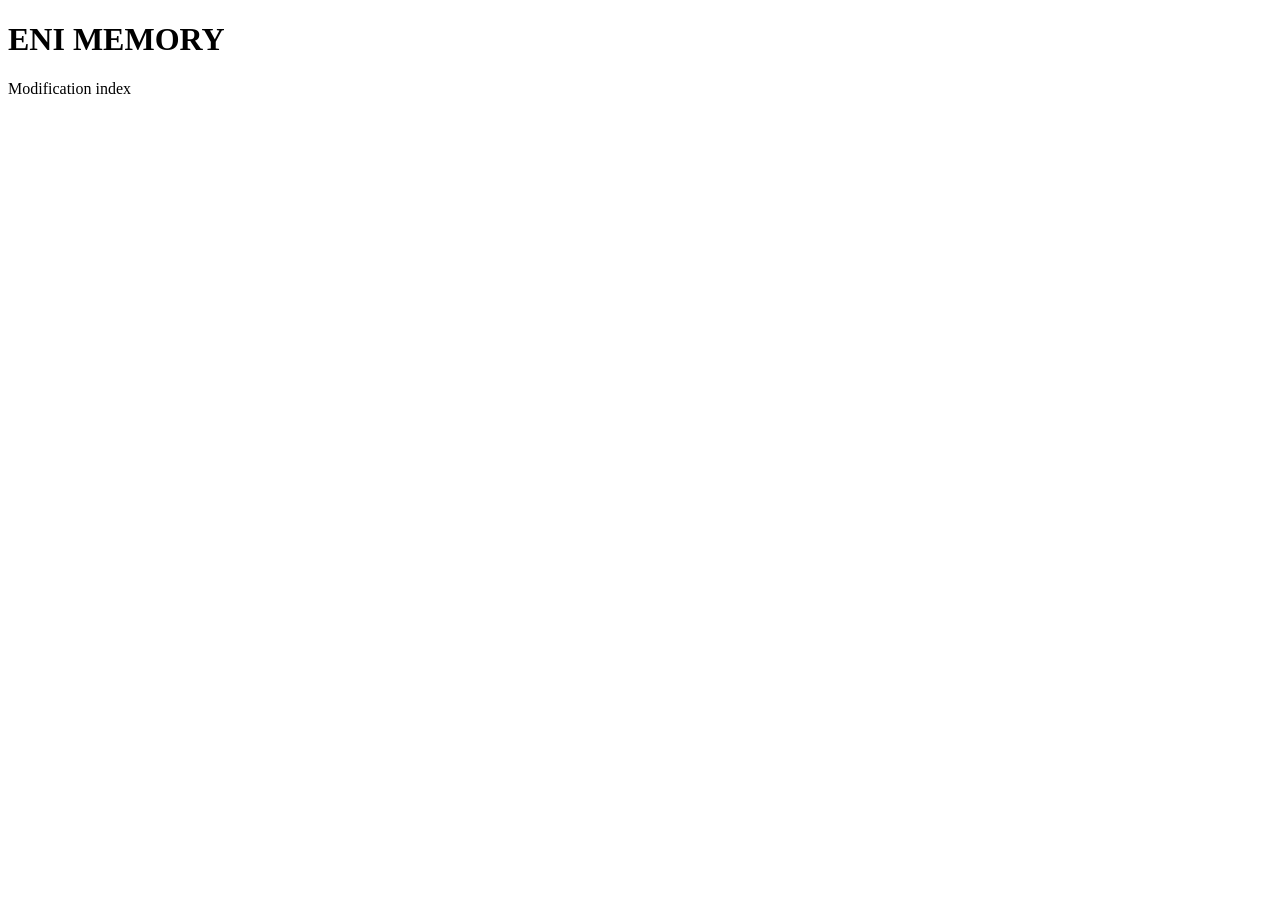
==== index.html @ 06ea2fbb "Modif index.html" ====
<!DOCTYPE html>
<html lang="fr">
<head>
    <meta charset="UTF-8">
    <meta name="viewport" content="width=device-width, initial-scale=1.0">
    <title>ENI MEMORY</title>
</head>
<body>
    <h1>ENI MEMORY</h1>
    <p>Modification index</p>
</body>
</html>
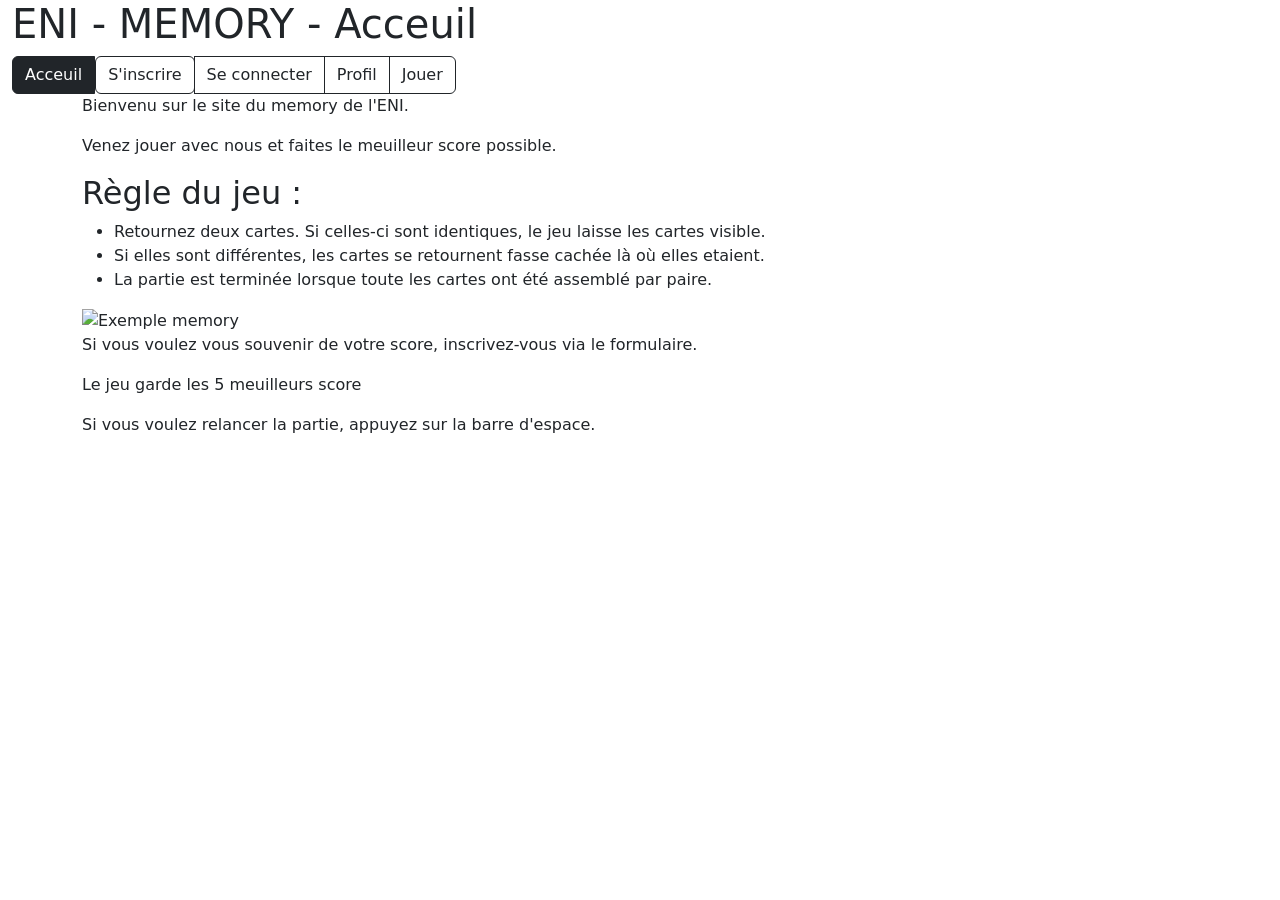
==== commit 4b4c49ef: "formulaire, memory et index" ====
--- a/index.html
+++ b/index.html
@@ -1,12 +1,57 @@
 <!DOCTYPE html>
 <html lang="fr">
+
 <head>
     <meta charset="UTF-8">
     <meta name="viewport" content="width=device-width, initial-scale=1.0">
     <title>ENI MEMORY</title>
+    <link rel="stylesheet" href="css/styles.css">
+    <link href="https://cdn.jsdelivr.net/npm/bootstrap@5.3.8/dist/css/bootstrap.min.css" rel="stylesheet"
+        integrity="sha384-sRIl4kxILFvY47J16cr9ZwB07vP4J8+LH7qKQnuqkuIAvNWLzeN8tE5YBujZqJLB" crossorigin="anonymous">
 </head>
+
 <body>
-    <h1>ENI MEMORY</h1>
-    <p>Modification index</p>
+    <div class="container-xxl">
+        <h1>ENI - MEMORY - Acceuil</h1>
+
+        <div class="btn-group" role="group" aria-label="Basic radio toggle button group">
+
+            <input type="radio" class="btn-check btn-dark" name="btnradio" id="btnradio1" autocomplete="off" checked>
+            <label class="btn btn-outline-dark" for="btnradio1">Acceuil</label>
+
+            <a href="formulaire.html">
+                <input type="radio" class="btn-check" name="btnradio" id="btnradio2" autocomplete="off">
+                <label class="btn btn-outline-dark" for="btnradio2">S'inscrire</label>
+            </a>
+
+            <input type="radio" class="btn-check" name="btnradio" id="btnradio3" autocomplete="off">
+            <label class="btn btn-outline-dark" for="btnradio3">Se connecter</label>
+
+            <input type="radio" class="btn-check" name="btnradio" id="btnradio4" autocomplete="off">
+            <label class="btn btn-outline-dark" for="btnradio3">Profil</label>
+
+            <input type="radio" class="btn-check" name="btnradio" id="btnradio5" autocomplete="off">
+            <label class="btn btn-outline-dark" for="btnradio3">Jouer</label>
+        </div>
+    </div>
+    <div class="container-lg">
+        <p>Bienvenu sur le site du memory de l'ENI.</p>
+        <p>Venez jouer avec nous et faites le meuilleur score possible.</p>
+        <h2>Règle du jeu : </h2>
+        <ul>
+            <li>Retournez deux cartes. Si celles-ci sont identiques, le jeu laisse les cartes visible.</li>
+            <li>Si elles sont différentes, les cartes se retournent fasse cachée là où elles etaient.</li>
+            <li>La partie est terminée lorsque toute les cartes ont été assemblé par paire.</li>
+        </ul>
+        <img src="../../ENI-Memory-AdrienQ/Projet/Multimedia/Memory-chien-10-paires-I-x-300.jpg" class="img-fluid"
+            alt="Exemple memory">
+        <p>Si vous voulez vous souvenir de votre score, inscrivez-vous via le formulaire.</p>
+        <p>Le jeu garde les 5 meuilleurs score</p>
+        <p>Si vous voulez relancer la partie, appuyez sur la barre d'espace. </p>
+    </div>
+
+
+    <script src="js/script.js"></script>
 </body>
+
 </html>
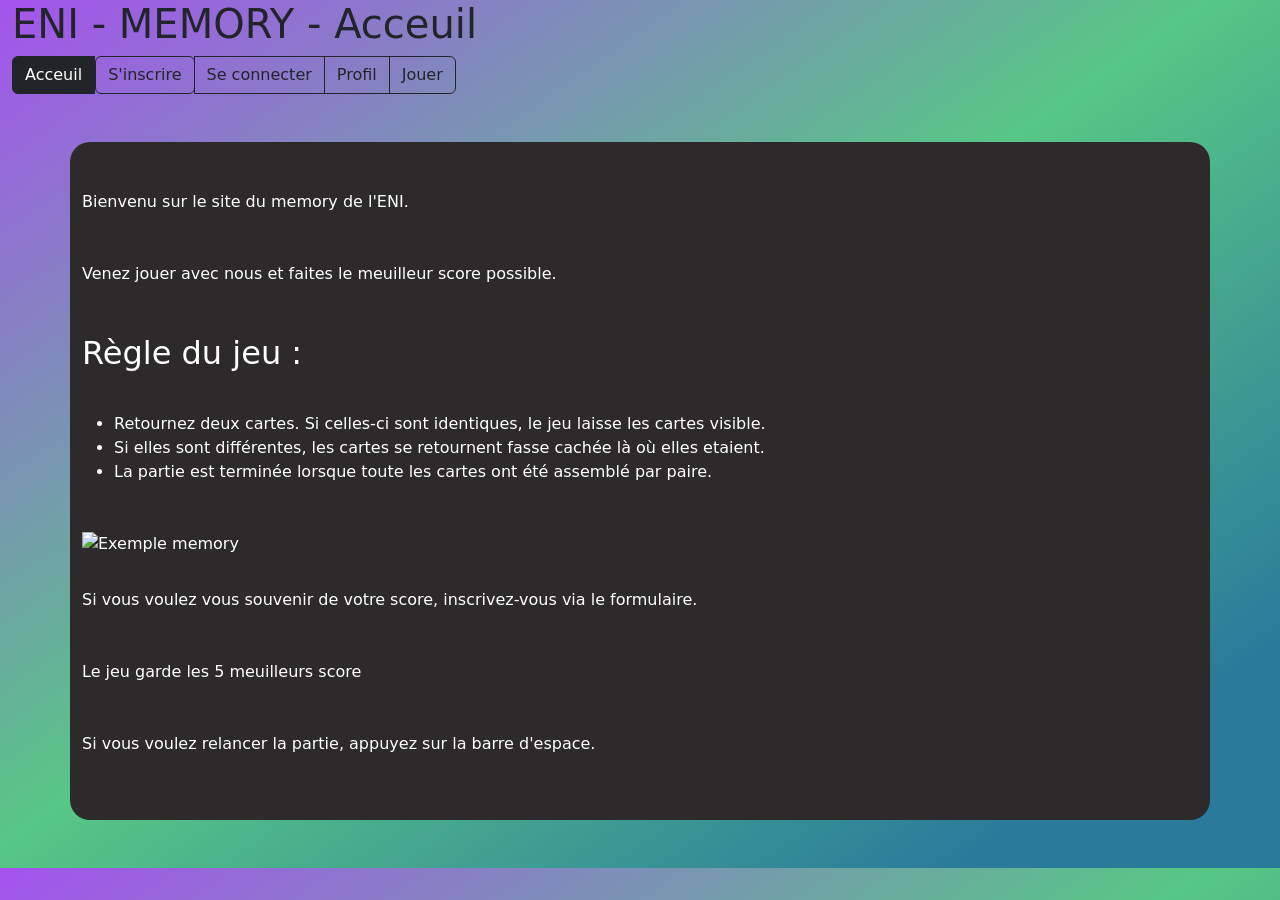
==== commit 68c9a45f: "js memory" ====
--- a/index.html
+++ b/index.html
@@ -19,7 +19,7 @@
             <input type="radio" class="btn-check btn-dark" name="btnradio" id="btnradio1" autocomplete="off" checked>
             <label class="btn btn-outline-dark" for="btnradio1">Acceuil</label>
 
-            <a href="formulaire.html">
+            <a href="./formulaire.html">
                 <input type="radio" class="btn-check" name="btnradio" id="btnradio2" autocomplete="off">
                 <label class="btn btn-outline-dark" for="btnradio2">S'inscrire</label>
             </a>
--- a/css/styles.css
+++ b/css/styles.css
@@ -0,0 +1,19 @@
+body{
+    background: #2A7B9B;
+    background: linear-gradient(325deg, rgba(42, 123, 155, 1) 13%, rgba(87, 199, 133, 1) 52%, rgba(165, 83, 237, 1) 100%);
+}
+.container-lg{
+    max-width: 500px;
+    margin-block: 3rem;
+    padding-block: 3rem;
+    display: flex;
+    flex-direction: column;
+    gap: 2rem;
+    background-color: rgb(44, 42, 42);
+    color: white;
+    border-radius: 20px;
+}
+
+h1{
+    color: white;
+}
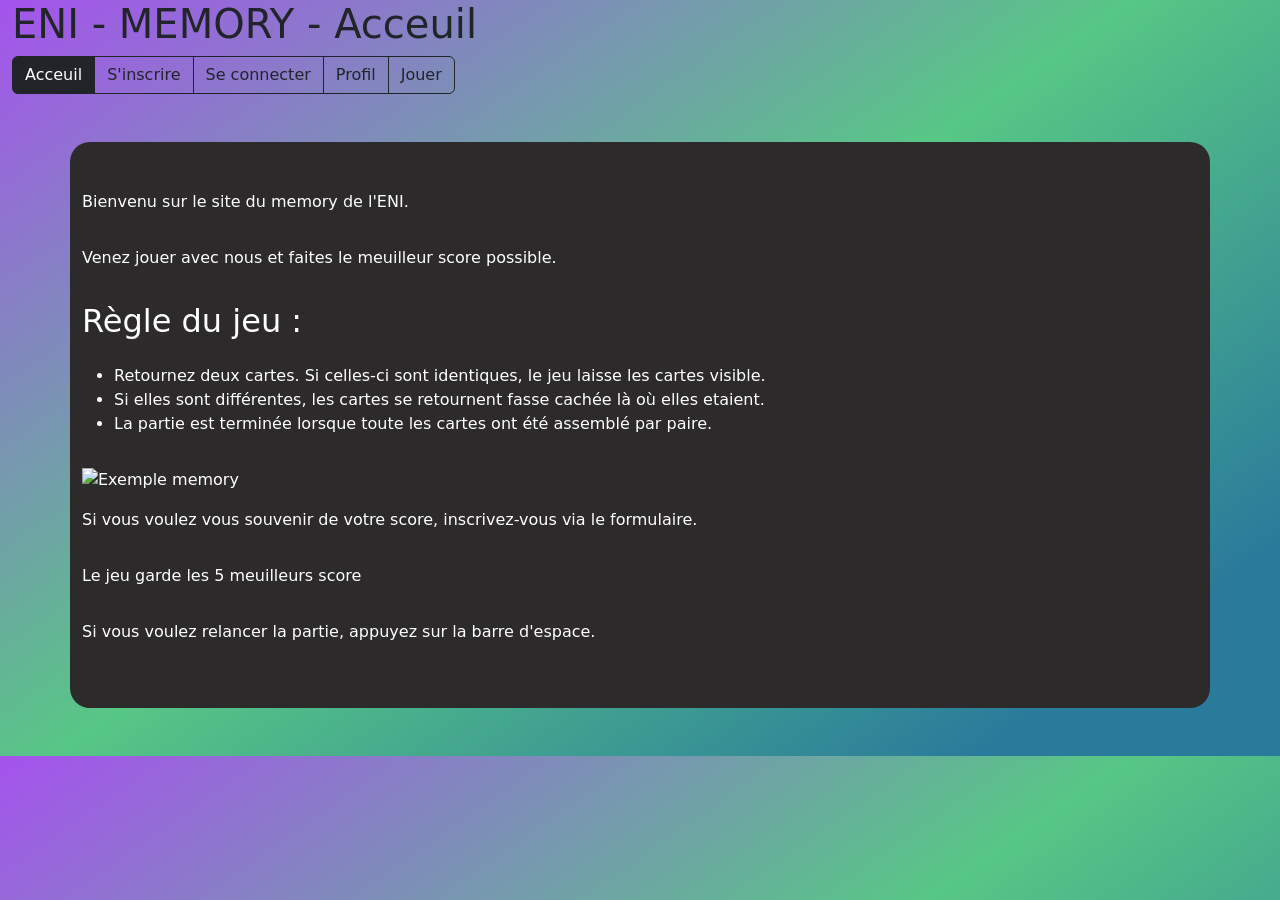
==== commit 6741270c: "maj" ====
--- a/index.html
+++ b/index.html
@@ -4,7 +4,7 @@
 <head>
     <meta charset="UTF-8">
     <meta name="viewport" content="width=device-width, initial-scale=1.0">
-    <title>ENI MEMORY</title>
+    <title>ENI-MEMORY-Acceuil</title>
     <link rel="stylesheet" href="css/styles.css">
     <link href="https://cdn.jsdelivr.net/npm/bootstrap@5.3.8/dist/css/bootstrap.min.css" rel="stylesheet"
         integrity="sha384-sRIl4kxILFvY47J16cr9ZwB07vP4J8+LH7qKQnuqkuIAvNWLzeN8tE5YBujZqJLB" crossorigin="anonymous">
@@ -14,15 +14,13 @@
     <div class="container-xxl">
         <h1>ENI - MEMORY - Acceuil</h1>
 
-        <div class="btn-group" role="group" aria-label="Basic radio toggle button group">
-
-            <input type="radio" class="btn-check btn-dark" name="btnradio" id="btnradio1" autocomplete="off" checked>
+        
+        <div class="btn-group" role="group" aria-label="Basic radio toggle button group"> 
+         <input type="radio" class="btn-check btn-dark" name="btnradio" id="btnradio1" autocomplete="off" checked>
             <label class="btn btn-outline-dark" for="btnradio1">Acceuil</label>
 
-            <a href="./formulaire.html">
-                <input type="radio" class="btn-check" name="btnradio" id="btnradio2" autocomplete="off">
-                <label class="btn btn-outline-dark" for="btnradio2">S'inscrire</label>
-            </a>
+            <input type="radio" class="btn-check" name="btnradio" id="btnradio2" autocomplete="off">
+            <label class="btn btn-outline-dark" for="btnradio2">S'inscrire</label>
 
             <input type="radio" class="btn-check" name="btnradio" id="btnradio3" autocomplete="off">
             <label class="btn btn-outline-dark" for="btnradio3">Se connecter</label>
@@ -34,6 +32,7 @@
             <label class="btn btn-outline-dark" for="btnradio3">Jouer</label>
         </div>
     </div>
+
     <div class="container-lg">
         <p>Bienvenu sur le site du memory de l'ENI.</p>
         <p>Venez jouer avec nous et faites le meuilleur score possible.</p>
--- a/css/styles.css
+++ b/css/styles.css
@@ -1,19 +1,22 @@
-body{
+body {
     background: #2A7B9B;
     background: linear-gradient(325deg, rgba(42, 123, 155, 1) 13%, rgba(87, 199, 133, 1) 52%, rgba(165, 83, 237, 1) 100%);
 }
-.container-lg{
+
+.container-lg {
     max-width: 500px;
     margin-block: 3rem;
     padding-block: 3rem;
     display: flex;
     flex-direction: column;
-    gap: 2rem;
+    justify-content: center;
+    gap: 1rem;
     background-color: rgb(44, 42, 42);
     color: white;
     border-radius: 20px;
+    padding-inline: 5rem;
 }
 
-h1{
+h1 {
     color: white;
 }
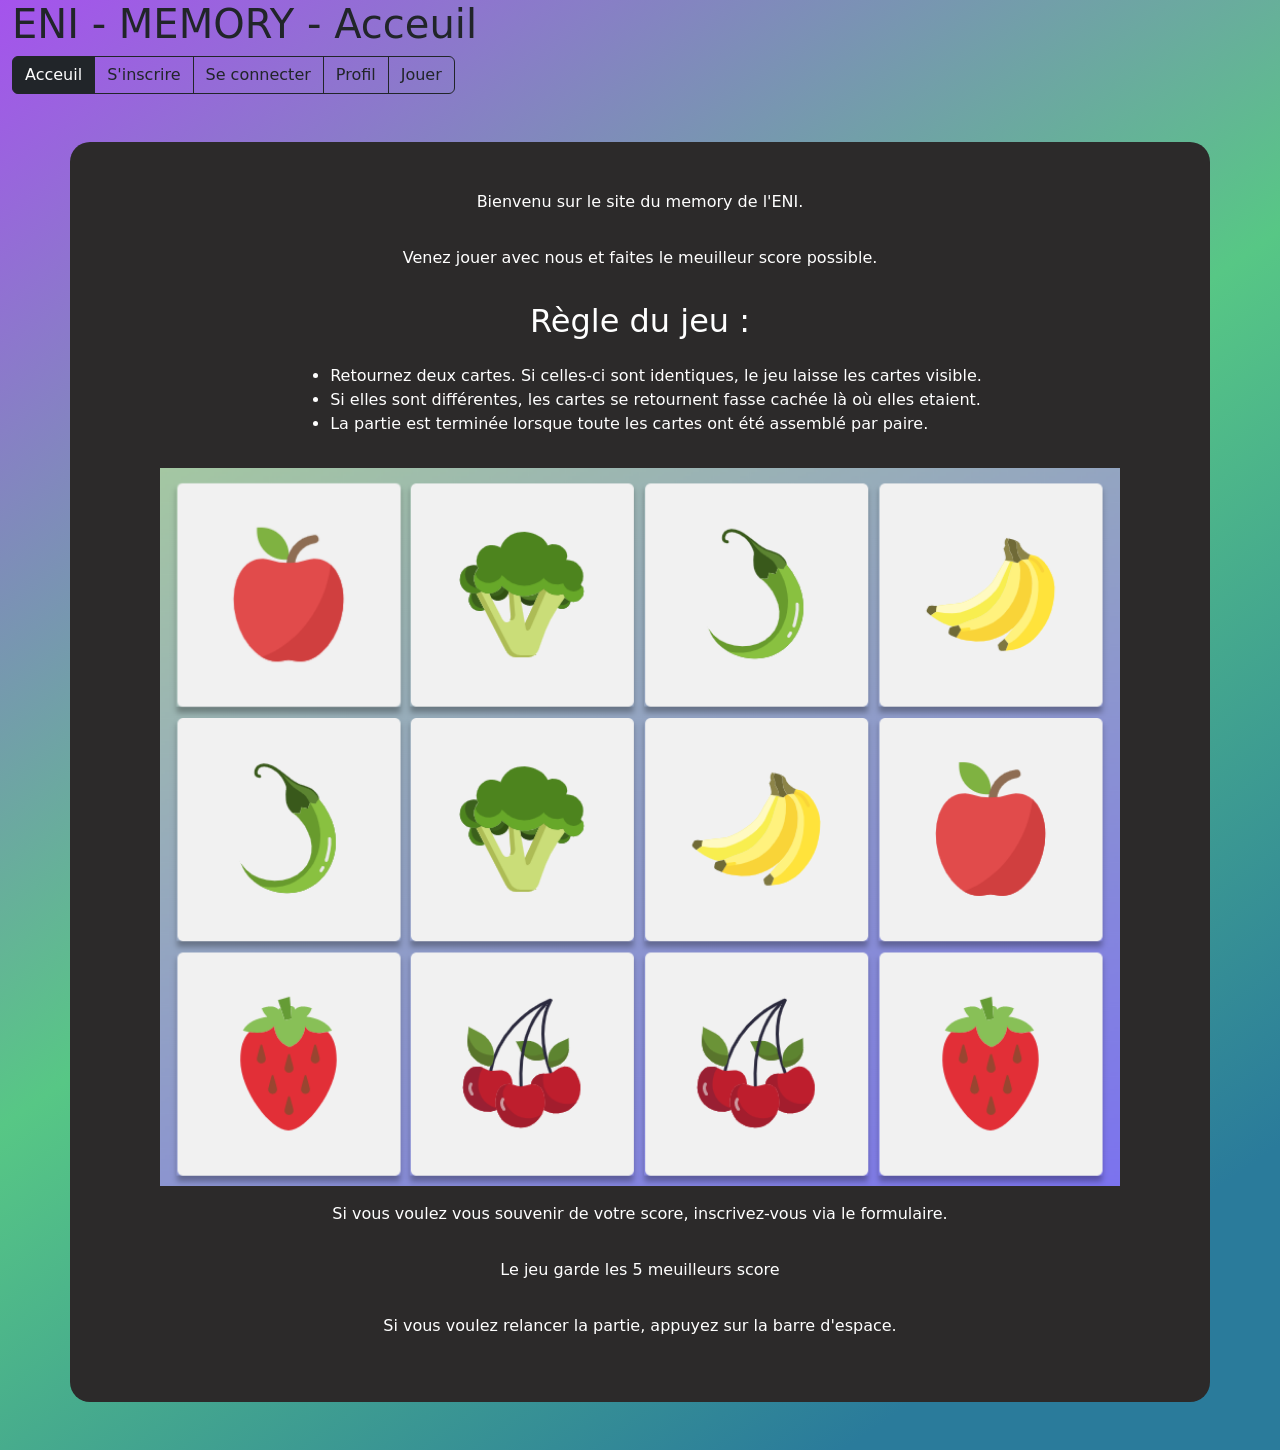
==== commit 91232952: "ajout image + correction" ====
--- a/index.html
+++ b/index.html
@@ -42,8 +42,7 @@
             <li>Si elles sont différentes, les cartes se retournent fasse cachée là où elles etaient.</li>
             <li>La partie est terminée lorsque toute les cartes ont été assemblé par paire.</li>
         </ul>
-        <img src="../../ENI-Memory-AdrienQ/Projet/Multimedia/Memory-chien-10-paires-I-x-300.jpg" class="img-fluid"
-            alt="Exemple memory">
+        <img src="./images/memory_detail.png" class="img-fluid" alt="Exemple memory">
         <p>Si vous voulez vous souvenir de votre score, inscrivez-vous via le formulaire.</p>
         <p>Le jeu garde les 5 meuilleurs score</p>
         <p>Si vous voulez relancer la partie, appuyez sur la barre d'espace. </p>
--- a/css/styles.css
+++ b/css/styles.css
@@ -15,8 +15,13 @@
     color: white;
     border-radius: 20px;
     padding-inline: 5rem;
+    align-items: center;
 }
 
 h1 {
     color: white;
 }
+
+.img-fluid{
+    width: 60rem;
+}
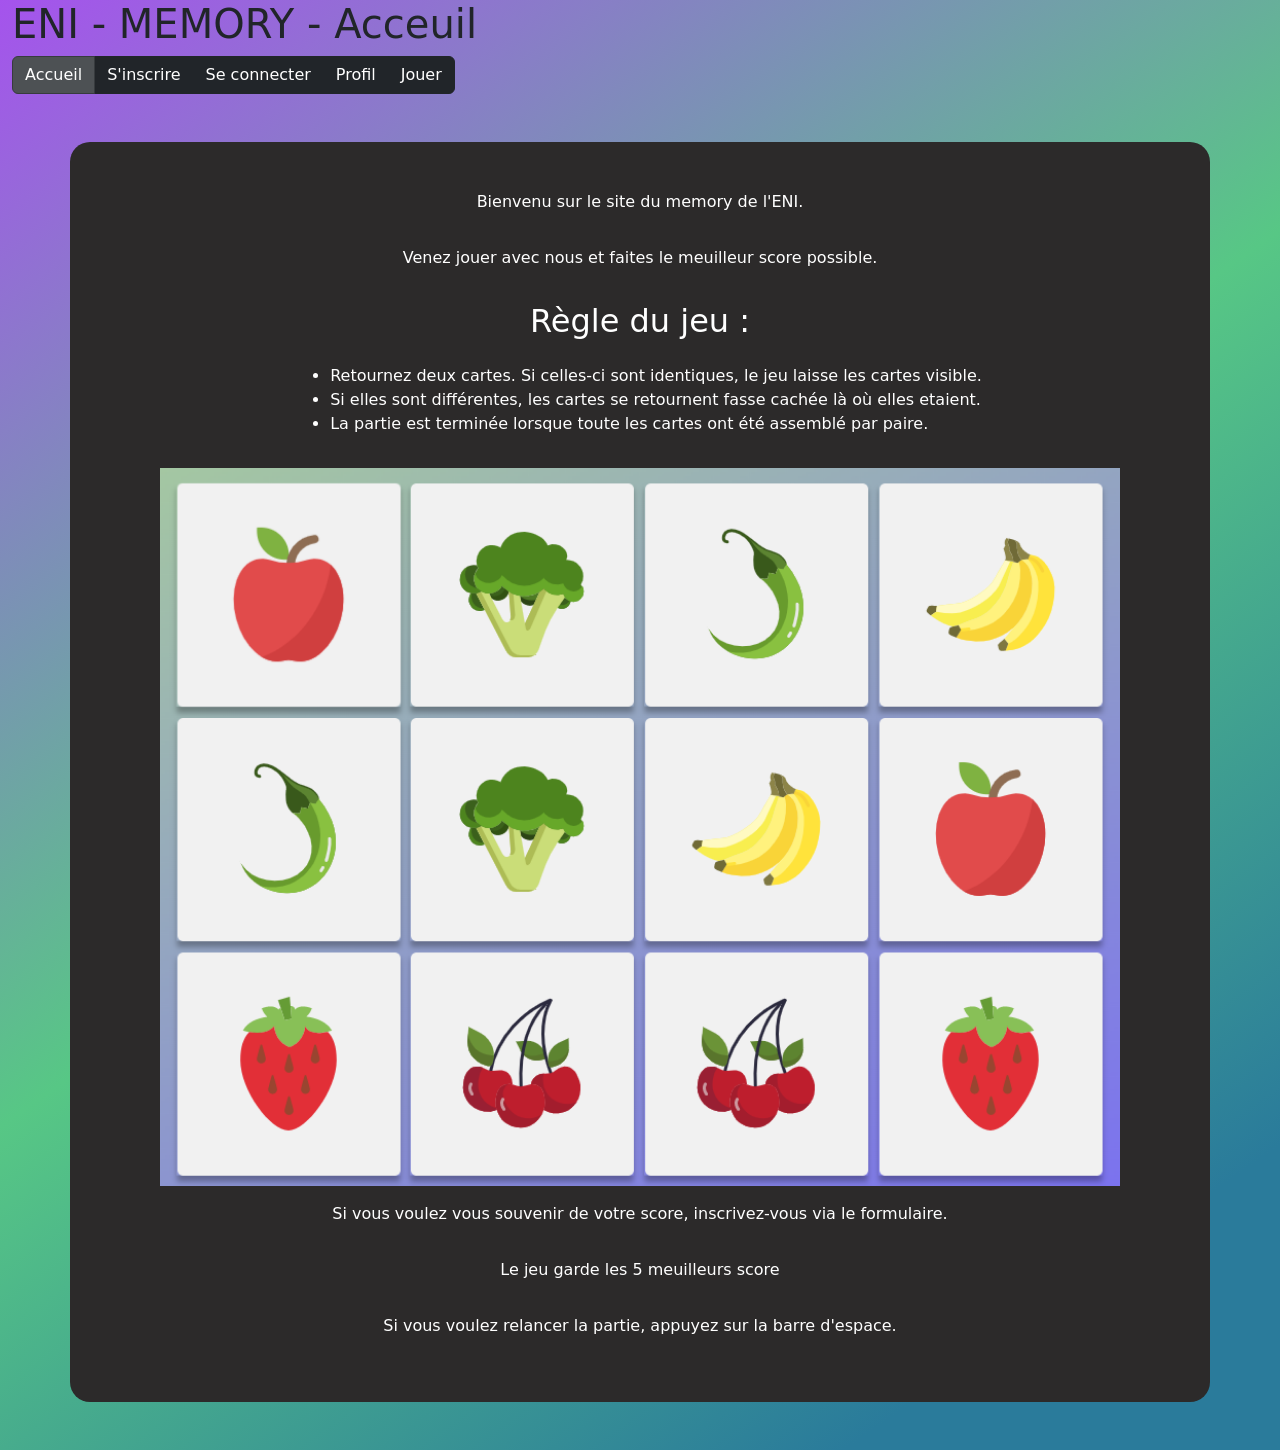
==== commit d59f333b: "maj css et html" ====
--- a/index.html
+++ b/index.html
@@ -14,23 +14,12 @@
     <div class="container-xxl">
         <h1>ENI - MEMORY - Acceuil</h1>
 
-        
-        <div class="btn-group" role="group" aria-label="Basic radio toggle button group"> 
-         <input type="radio" class="btn-check btn-dark" name="btnradio" id="btnradio1" autocomplete="off" checked>
-            <label class="btn btn-outline-dark" for="btnradio1">Acceuil</label>
-
-            <input type="radio" class="btn-check" name="btnradio" id="btnradio2" autocomplete="off">
-            <label class="btn btn-outline-dark" for="btnradio2">S'inscrire</label>
-
-            <input type="radio" class="btn-check" name="btnradio" id="btnradio3" autocomplete="off">
-            <label class="btn btn-outline-dark" for="btnradio3">Se connecter</label>
-
-            <input type="radio" class="btn-check" name="btnradio" id="btnradio4" autocomplete="off">
-            <label class="btn btn-outline-dark" for="btnradio3">Profil</label>
-
-            <input type="radio" class="btn-check" name="btnradio" id="btnradio5" autocomplete="off">
-            <label class="btn btn-outline-dark" for="btnradio3">Jouer</label>
-        </div>
+    <div class="btn-group">
+        <a href="#" class="btn btn-dark d-flex align-items-center justify-content-center active">Accueil</a>
+        <a href="./formulaire.html" class="btn btn-dark d-flex align-items-center justify-content-center">S'inscrire</a>
+        <a href="./connection.html" class="btn btn-dark d-flex align-items-center justify-content-center">Se connecter</a>
+        <a href="./profil.html" class="btn btn-dark d-flex align-items-center justify-content-center">Profil</a>
+        <a href="./memory.html" class="btn btn-dark d-flex align-items-center justify-content-center">Jouer</a>
     </div>
 
     <div class="container-lg">
--- a/css/styles.css
+++ b/css/styles.css
@@ -17,7 +17,6 @@
     padding-inline: 5rem;
     align-items: center;
 }
-
 h1 {
     color: white;
 }
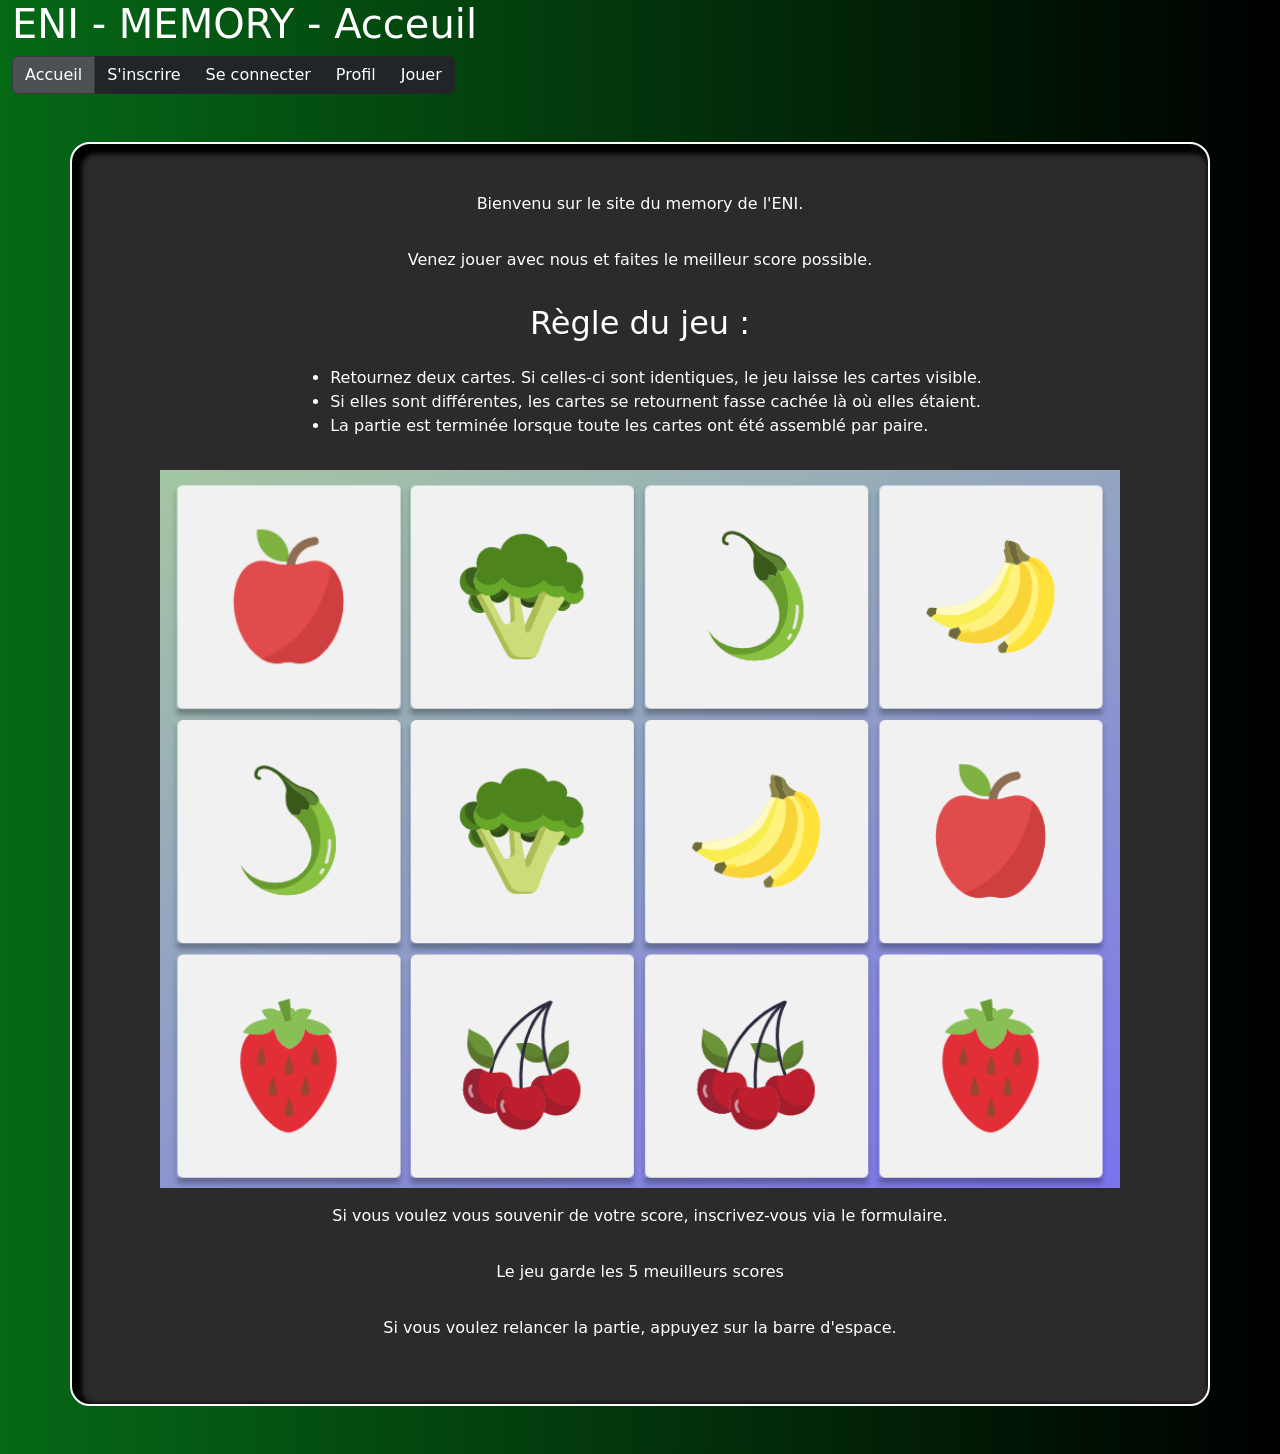
==== commit f15668ff: "maj  html css + js sur memory" ====
--- a/index.html
+++ b/index.html
@@ -24,16 +24,16 @@
 
     <div class="container-lg">
         <p>Bienvenu sur le site du memory de l'ENI.</p>
-        <p>Venez jouer avec nous et faites le meuilleur score possible.</p>
+        <p>Venez jouer avec nous et faites le meilleur score possible.</p>
         <h2>Règle du jeu : </h2>
         <ul>
             <li>Retournez deux cartes. Si celles-ci sont identiques, le jeu laisse les cartes visible.</li>
-            <li>Si elles sont différentes, les cartes se retournent fasse cachée là où elles etaient.</li>
+            <li>Si elles sont différentes, les cartes se retournent fasse cachée là où elles étaient.</li>
             <li>La partie est terminée lorsque toute les cartes ont été assemblé par paire.</li>
         </ul>
         <img src="./images/memory_detail.png" class="img-fluid" alt="Exemple memory">
         <p>Si vous voulez vous souvenir de votre score, inscrivez-vous via le formulaire.</p>
-        <p>Le jeu garde les 5 meuilleurs score</p>
+        <p>Le jeu garde les 5 meuilleurs scores</p>
         <p>Si vous voulez relancer la partie, appuyez sur la barre d'espace. </p>
     </div>
 
--- a/css/styles.css
+++ b/css/styles.css
@@ -1,6 +1,10 @@
 body {
-    background: #2A7B9B;
-    background: linear-gradient(325deg, rgba(42, 123, 155, 1) 13%, rgba(87, 199, 133, 1) 52%, rgba(165, 83, 237, 1) 100%);
+    background: #056916;
+    background: linear-gradient(90deg, rgba(5, 105, 22, 1) 0%, rgba(0, 0, 0, 1) 100%);
+}
+
+.container-xxl {
+    color: white;
 }
 
 .container-lg {
@@ -12,15 +16,15 @@
     justify-content: center;
     gap: 1rem;
     background-color: rgb(44, 42, 42);
-    color: white;
     border-radius: 20px;
     padding-inline: 5rem;
     align-items: center;
-}
-h1 {
-    color: white;
+    border: 2px solid white;
+    box-shadow: inset 5px 5px 5px 5px black;
 }
 
-.img-fluid{
+
+.img-fluid {
     width: 60rem;
-}+}
+
